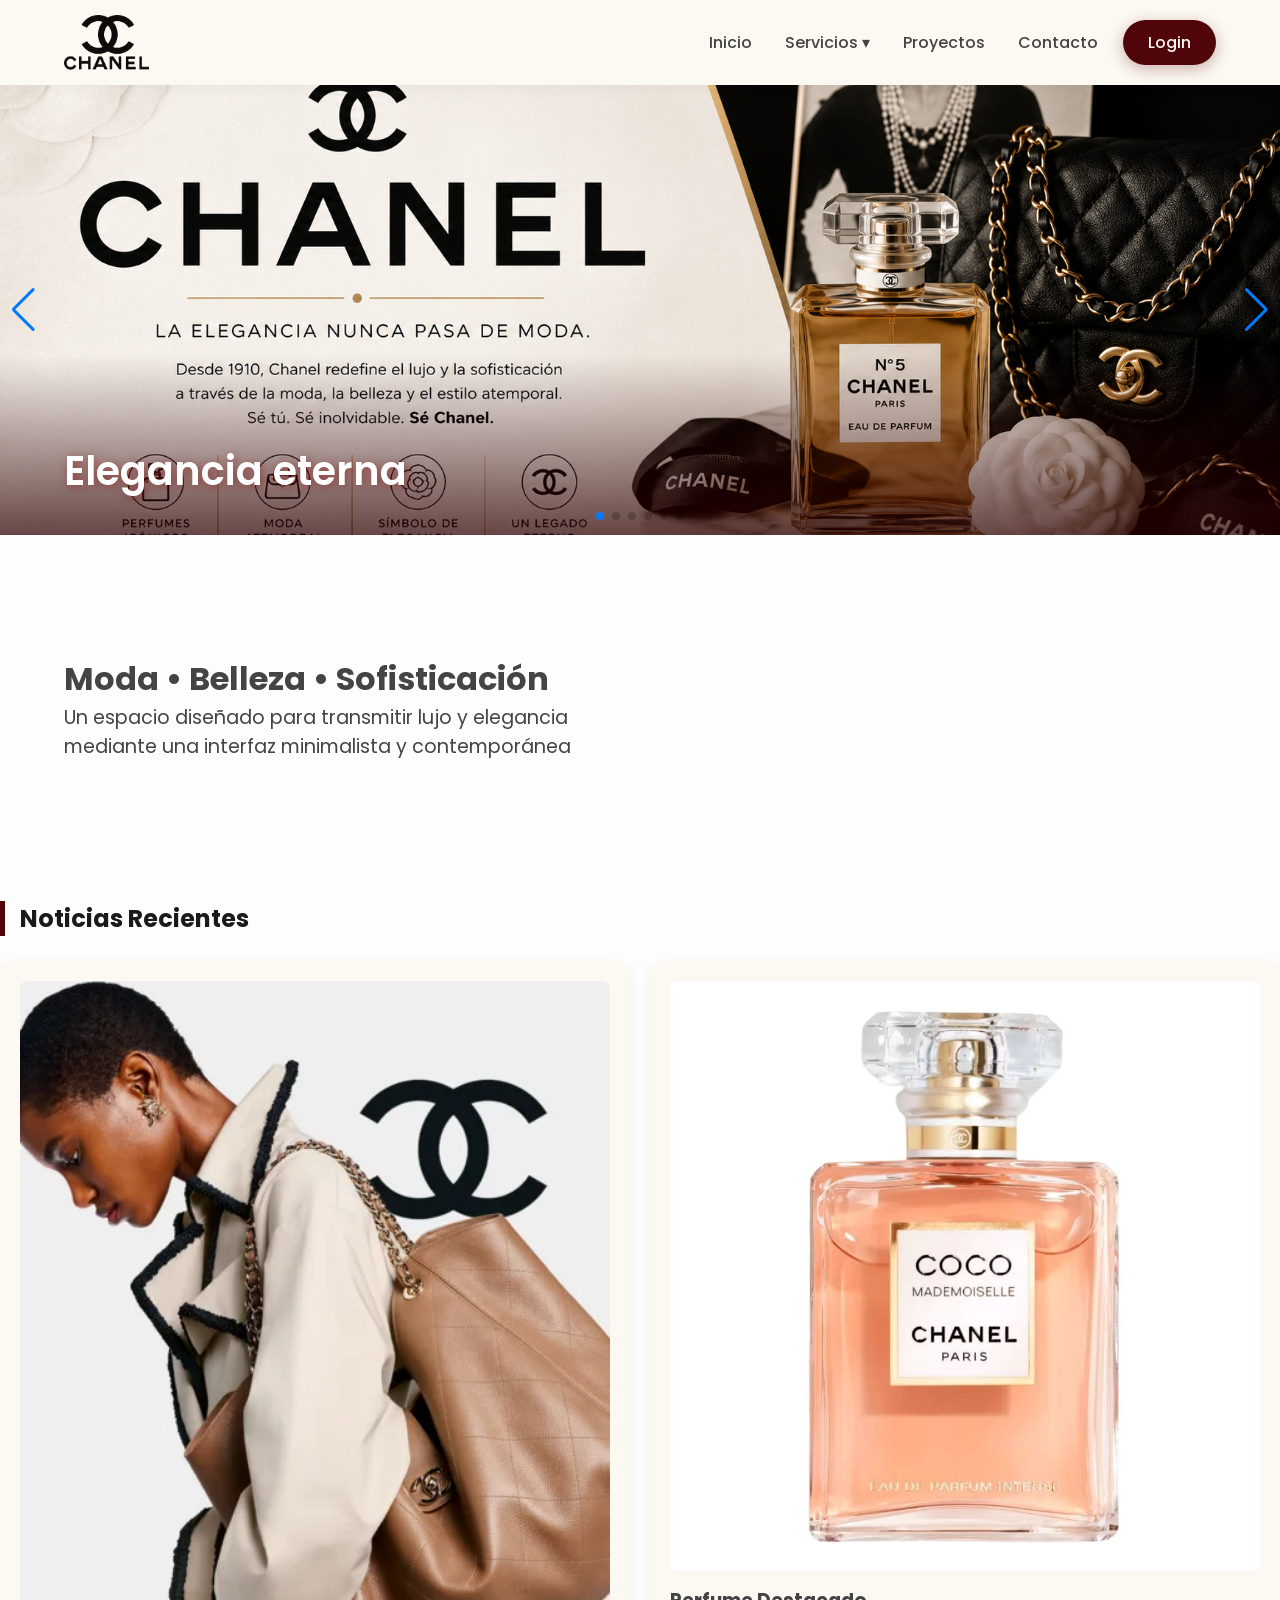
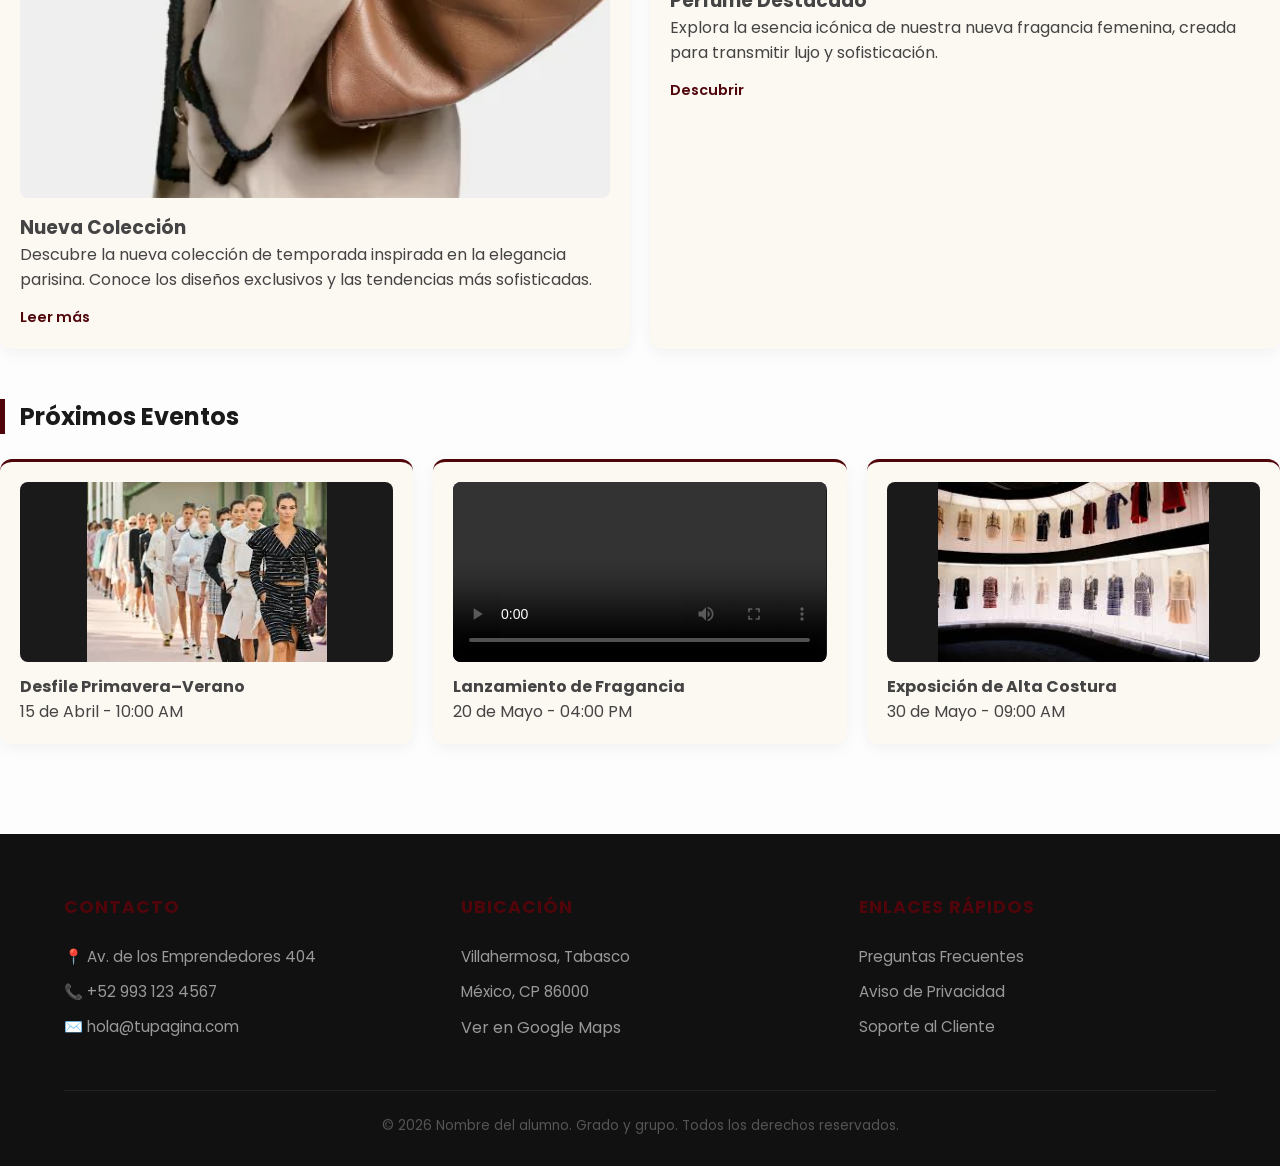
==== index.html @ dab948a9 "Add files via upload" ====
<!DOCTYPE html>
<html lang="es">
<head>
    <meta charset="UTF-8">
    <meta name="viewport" content="width=device-width, initial-scale=1.0">
    <title>Moda • Belleza • Sofisticación</title>
    <link rel="shortcut icon" href="img/icono.png" type="image/x-icon">
        <!-- Google Fonts -->
    <link href="https://fonts.googleapis.com/css2?family=Poppins:wght@300;400;600&display=swap" rel="stylesheet">
    <link rel="stylesheet" href="estilos_maquetacion.css"> 
    <link rel='stylesheet' href='https://cdn-uicons.flaticon.com/4.0.0/uicons-solid-straight/css/uicons-solid-straight.css'>
    <link rel='stylesheet' href='https://cdn-uicons.flaticon.com/4.0.0/uicons-solid-straight/css/uicons-solid-straight.css'>
    <link rel='stylesheet' href='https://cdn-uicons.flaticon.com/4.0.0/uicons-regular-straight/css/uicons-regular-straight.css'>
    <link rel='stylesheet' href='https://cdn-uicons.flaticon.com/4.0.0/uicons-solid-rounded/css/uicons-solid-rounded.css'>
    <!-- Swiper CSS -->
    <link rel="stylesheet" href="https://cdn.jsdelivr.net/npm/swiper@11/swiper-bundle.min.css" />
</head>
<body>

    <header>
        <div class="container">
            <div class="logo">
                <!-- COLOCA TU LOGO AQUÍ -->
                <a href="index.html">
                    <img src="img/icono.png"  alt="Coloca tu logo aquí">
                </a>
            </div>

            <nav>
                <ul class="nav-menu">
                    <li><a href="index.html"> <i class="fi fi-ss-entrance"></i>Inicio </a></li>
                    
                    <li class="dropdown">
                        <a href="#"><i class="fi fi-ss-user-headset"></i> Servicios ▾</a>
                        <ul class="dropdown-content">
                            <li><a href="#">Diseño Digital</a></li>
                            <li><a href="#">Páginas Web</a></li>
                            <li><a href="#">Mantenimiento y redes de cómputo</a></li>
                        </ul>
                    </li>
                   

                    <li><a href="#"> <i class="fi fi-rs-magic-wand"></i> Proyectos </a></li>
                    <li><a href="#"> <i class="fi fi-sr-phone-call"></i> Contacto </a></li>
                    <li><a href="login.html" class="btn-login">Login</a></li>
                </ul>
            </nav>
        </div>
    </header>
    <!-- Banner Principal -->
<div class="swiper mainBanner">
    <div class="swiper-wrapper">
        <!-- Slide 1 -->
        <div class="swiper-slide">
            <a href="https://www.chanel.com/mx/" class="banner-link">
                <img src="banner/1.png" alt="Oferta 1">
                <div class="banner-content">
                    <div class="text-box">
                        <h1>Elegancia eterna</h1>
                    </div>
                </div>
            </a>
        </div>

        <!-- Slide 2 -->
        <div class="swiper-slide">
            <a href="#" class="banner-link">
                <img src="banner/2.png" alt="Oferta 2">
                <div class="banner-content">
                    <div class="text-box">
                        <h1>Lujo en silencio</h1>
                    </div>
                </div>
            </a>
        </div>

        <!-- Slide 3 -->
        <div class="swiper-slide">
            <a href="#" class="banner-link">
                <img src="banner/3.png" alt="Oferta 2">
                <div class="banner-content">
                    <div class="text-box">
                        <h1>Ícono de estilo</h1>
                    </div>
                </div>
            </a>
        </div>

        <!-- Slide 4 -->
        <div class="swiper-slide">
            <a href="#" class="banner-link">
                <img src="banner/4.png" alt="Oferta 1">
                <div class="banner-content">
                    <div class="text-box">
                        <h1>Sofisticación absoluta</h1>
                    </div>
                </div>
            </a>
        </div>

        <!-- Slide 5 -->
        <div class="swiper-slide">
            <a href="#" class="banner-link">
                <img src="banner/5.png" alt="Oferta 1">
                <div class="banner-content">
                    <div class="text-box">
                        <h1>Belleza atemporal</h1>
                    </div>
                </div>
            </a>
        </div>
        <!-- Slide 6 -->
        <div class="swiper-slide">
            <a href="#" class="banner-link">
                <img src="banner/6.png" alt="Oferta 1">
                <div class="banner-content">
                    <div class="text-box">
                        <h1>Moda con esencia</h1>
                    </div>
                </div>
            </a>
        </div>

    </div>

    <!-- Controles -->
    <div class="swiper-button-next"></div>
    <div class="swiper-button-prev"></div>
    <div class="swiper-pagination"></div>
</div>

    <main class="container" style="padding: 100px 0;">
        <h1 style="font-size: 3rem; margin-bottom: 20px;"><h1>  Moda   • Belleza   • Sofisticación </h1> 
        <p style="font-size: 1.2rem; max-width: 600px;">Un espacio diseñado para transmitir lujo y elegancia mediante una interfaz minimalista y contemporánea</p>
        
        
    </main>
<section class="seccion-info">
            
            <!-- FILA DE 2 CUADROS (Noticias Destacadas) -->
            <h2 class="titulo-seccion">Noticias Recientes</h2>
            <div class="contenedor-dos">
                <div class="cuadro cuadro-grande">
                    <div class="imagen-placeholder"><img src="img/coleccion.webp" alt="coleccion"></div>
                    <h3>Nueva Colección</h3>
                    <p>Descubre la nueva colección de temporada inspirada en la elegancia parisina. Conoce los diseños exclusivos y las tendencias más sofisticadas.</p>
                    <a href="#" class="leer-mas">Leer más</a>
                </div>
                <div class="cuadro cuadro-grande">
                    <div class="imagen-placeholder"><img src="img/perfume.webp" alt="perfume"></div>
                    <h3>Perfume Destacado</h3>
                    <p>Explora la esencia icónica de nuestra nueva fragancia femenina, creada para transmitir lujo y sofisticación.</p>
                    
                    <a href="#" class="leer-mas">Descubrir</a>
                </div>
            </div>

            <!-- FILA DE 3 CUADROS (Eventos o Info Rápida) -->
            <h2 class="titulo-seccion">Próximos Eventos</h2>
            <div class="contenedor-tres">
    <!-- Cuadro con Imagen -->
    <div class="cuadro cuadro-pequeno">
        <div class="media-container">
           <img src="img/desfile.jpg" alt="desfile">
        </div>
        <h4>Desfile Primavera–Verano</h4>
        <p>15 de Abril - 10:00 AM</p>
    </div>

    <!-- Cuadro con Video -->
    <div class="cuadro cuadro-pequeno">
        <div class="media-container">
            <video controls>
                <source src="video/comercial.mp4" type="video/mp4">
                Tu navegador no soporta videos.
            </video>
        </div>
        <h4>Lanzamiento de Fragancia</h4>
        <p>20 de Mayo - 04:00 PM</p>
    </div>

    <!-- Cuadro con Info Rápida (Solo texto si quieres) -->
    <div class="cuadro cuadro-pequeno">
        <div class="media-container">
            <img src="img/exposicion.jpg" alt="Evento">
        </div>
        <h4>Exposición de Alta Costura</h4>
        <p>30 de Mayo - 09:00 AM</p>
    </div>
</div>
</section>
    <footer>
        <div class="container">
            <div class="footer-grid">
                <div class="footer-col">
                    <h4>Contacto</h4>
                    <p>📍 Av. de los Emprendedores 404</p>
                    <p>📞 +52 993 123 4567</p>
                    <p>✉️ hola@tupagina.com</p>
                </div>
                <div class="footer-col">
                    <h4>Ubicación</h4>
                    <p>Villahermosa, Tabasco</p>
                    <p>México, CP 86000</p>
                    <a href="#">Ver en Google Maps</a>
                </div>
                <div class="footer-col">
                    <h4>Enlaces Rápidos</h4>
                    <ul>
                        <li><a href="#">Preguntas Frecuentes</a></li>
                        <li><a href="#">Aviso de Privacidad</a></li>
                        <li><a href="#">Soporte al Cliente</a></li>
                    </ul>
                </div>
            </div>
            <div class="footer-bottom">
                &copy; 2026 Nombre del alumno. Grado y grupo. Todos los derechos reservados.
            </div>
        </div>
    </footer>
<script src="https://cdn.jsdelivr.net/npm/swiper@11/swiper-bundle.min.js"></script>
<script src="banner.js"></script>
</body>
</html>
---- estilos_maquetacion.css ----
/* --- 1. VARIABLES --- */
:root {
    --color-primario: #50050b; /* Color principal (azul) */
    --color-oscuro: #1a1a1a; /* Color oscuro para textos fuertes */
    --color-texto: #444; /* Color general del texto */
    --blanco: #fcf8f2; /* Color blanco */
    --sombra: 0 10px 30px rgba(0,0,0,0.1); /* Sombra suave */
    --transicion: all 0.4s cubic-bezier(0.165, 0.84, 0.44, 1); /* Animación suave */
}

/* Reset básico para quitar márgenes por defecto */
* {
    margin: 0;
    padding: 0;
    box-sizing: border-box; /* Evita que el padding rompa tamaños */
}

/* Configuración general del body */
body {
    font-family: 'Poppins', sans-serif; /* Fuente */
    background-color: #fdfdfd; /* Fondo claro */
    color: var(--color-texto); /* Color del texto */
    display: flex;
    flex-direction: column;
    min-height: 100vh; /* Para que el footer quede abajo */
}

/* Contenedor centrado */
.container {
    width: 90%;
    max-width: 1200px; /* Ancho máximo */
    margin: 0 auto; /* Centrar */
}

/* --- 2. HEADER Y LOGO --- */
header {
    background: var(--blanco); /* Fondo blanco */
    padding: 15px 0;
    box-shadow: 0 2px 15px rgba(0,0,0,0.05); /* Sombra ligera */
    position: sticky; /* Se queda fijo arriba */
    top: 0;
    z-index: 1000; /* Siempre encima */
}

/* Alinea logo y menú */
header .container {
    display: flex;
    justify-content: space-between;
    align-items: center;
}

/* CONFIGURACIÓN DEL LOGO */
.logo img {
    height: 55px; /* Tamaño del logo */
    width: auto;
    display: block;
}

/* --- 3. NAVEGACIÓN Y MENÚ --- */
.nav-menu {
    display: flex; /* Menú en fila */
    list-style: none; /* Quita viñetas */
    align-items: center;
}

/* Separación entre opciones */
.nav-menu > li {
    margin-left: 25px;
    position: relative; /* Necesario para submenú */
}

/* Estilo de enlaces */
.nav-menu a {
    text-decoration: none;
    color: var(--color-oscuro);
    font-weight: 500;
    padding: 10px 0;
    transition: var(--transicion);
    display: block;

    /* Permite alinear iconos con texto */
    display: inline-flex; 
    align-items: center; 
    gap: 8px; 
    text-decoration: none; 
    color: inherit;
}

/* Línea animada debajo del menú */
.nav-menu > li > a::after {
    content: '';
    position: absolute;
    width: 0; /* Empieza invisible */
    height: 2px;
    bottom: 0;
    left: 0;
    background-color: var(--color-primario);
    transition: var(--transicion);
}

/* Cuando pasas el mouse aparece la línea */
.nav-menu > li:hover > a::after {
    width: 100%;
}

/* Cambio de color al pasar el mouse */
.nav-menu a:hover {
    color: var(--color-primario);
}

/* --- 4. SUBMENÚ DESPLEGABLE --- */
.dropdown-content {
    position: absolute;
    top: 120%; /* Debajo del menú */
    left: -20px;
    background: var(--blanco);
    min-width: 220px;
    padding: 15px 0;
    list-style: none;
    border-radius: 12px; /* Bordes redondeados */
    box-shadow: var(--sombra);

    /* Oculto por defecto */
    opacity: 0;
    visibility: hidden;
    transform: translateY(20px); /* Baja un poco */
    transition: var(--transicion);
}

/* Mostrar el submenú al pasar el mouse */
.dropdown:hover .dropdown-content {
    opacity: 1;
    visibility: visible;
    transform: translateY(0);
}

/* Estilo de opciones del submenú */
.dropdown-content li a {
    padding: 12px 25px;
    font-size: 0.9rem;
    color: var(--color-texto);
    font-weight: 400;
}

/* Hover en submenú */
.dropdown-content li a:hover {
    background-color: #f8faff;
    color: var(--color-primario);
    padding-left: 30px; /* Se mueve a la derecha */
}

/* Botón Login resaltado */
.btn-login {
    background-color: var(--color-primario);
    color: var(--blanco) !important;
    padding: 10px 25px !important;
    border-radius: 50px; /* Forma redonda */
    box-shadow: 0 4px 15px rgba(92, 9, 9, 0.3);
}

/* Efecto hover del botón */
.btn-login:hover {
    transform: translateY(-2px); /* Se levanta */
    box-shadow: 0 6px 20px rgba(139, 27, 27, 0.4);
}

/* --- 5. RESPONSIVE --- */
@media (max-width: 850px) {

    /* Header en columna */
    header .container {
        flex-direction: column;
        gap: 20px;
    }

    /* Menú se adapta */
    .nav-menu {
        flex-wrap: wrap;
        justify-content: center;
    }

    .nav-menu li {
        margin: 5px 15px;
    }

    /* Submenú en móvil */
    .dropdown-content {
        position: static; /* Ya no flotante */
        box-shadow: none;
        opacity: 1;
        visibility: visible;
        transform: none;
        display: none; /* Oculto */
        background: #f1f1f1;
    }

    /* Mostrar al hacer hover */
    .dropdown:hover .dropdown-content {
        display: block;
    }
}

/* --- 6. FOOTER 3 COLUMNAS --- */
footer {
    background: #111;
    color: #fff;
    padding: 60px 0 30px;
    margin-top: auto; /* Empuja el footer abajo */
}

/* Grid para dividir en columnas */
.footer-grid {
    display: grid;
    grid-template-columns: repeat(auto-fit, minmax(250px, 1fr)); /* Responsive */
    gap: 40px;
    margin-bottom: 40px;
}

/* Títulos del footer */
.footer-col h4 {
    color: var(--color-primario);
    margin-bottom: 25px;
    font-size: 1.1rem;
    text-transform: uppercase;
    letter-spacing: 1px;
}

/* Texto del footer */
.footer-col p, .footer-col li {
    color: #999;
    font-size: 0.95rem;
    margin-bottom: 12px;
}

/* Quita viñetas */
.footer-col ul { 
    list-style: none; 
}

/* Enlaces del footer */
.footer-col a {
    color: #999;
    text-decoration: none;
    transition: var(--transicion);
}

/* Hover enlaces */
.footer-col a:hover {
    color: var(--blanco);
}

/* Parte inferior del footer */
.footer-bottom {
    text-align: center;
    border-top: 1px solid #222;
    padding-top: 25px;
    color: #555;
    font-size: 0.85rem;
}
  /* ESTILOS CSS PARA ESTA SECCIÓN (Agrégalos a tu bloque <style>) */

    .seccion-info {
        padding: 40px 0;
    }

    .titulo-seccion {
        margin-bottom: 25px;
        color: var(--color-oscuro);
        border-left: 5px solid var(--color-primario);
        padding-left: 15px;
    }

    /* Contenedores Flexbox */
    .contenedor-dos, .contenedor-tres {
        display: flex;
        gap: 20px;
        flex-wrap: wrap; /* Para que sea responsivo */
        margin-bottom: 50px;
    }

    /* Estilo base de los cuadros */
    .cuadro {
        background: var(--blanco);
        border-radius: 12px;
        padding: 20px;
        box-shadow: 0 4px 15px rgba(0,0,0,0.05);
        transition: transform 0.3s ease;
    }

    .cuadro:hover {
        transform: translateY(-5px);
    }

    /* Tamaños específicos */
    .cuadro-grande {
        flex: 1 1 calc(50% - 20px); /* 2 cuadros por fila */
        min-width: 300px;
    }

    .cuadro-pequeno {
        flex: 1 1 calc(33.33% - 20px); /* 3 cuadros por fila */
        min-width: 250px;
        border-top: 3px solid var(--color-primario);
        align-items: center;
    }
.imagen-placeholder {
    width: 100%;
    height: auto;       /* Ya no obligamos a que mida 200px */
    overflow: hidden;
    border-radius: 8px;
    margin-bottom: 15px;
}

.imagen-placeholder img {
    width: 100%;        /* Ocupa todo el ancho disponible */
    height: auto;       /* Mantiene su proporción natural */
    display: block;
}
  
    /* Elementos internos 
    .imagen-placeholder {
        background: #eee;
        height: 150px;
        display: flex;
        align-items: center;
        justify-content: center;
        border-radius: 8px;
        margin-bottom: 15px;
        color: #888;
    }*/

    .leer-mas {
        display: inline-block;
        margin-top: 15px;
        color: var(--color-primario);
        text-decoration: none;
        font-weight: 600;
        font-size: 0.9rem;
    }
    /* Contenedor universal para fotos y videos */
.media-container {
    width: 100%;
    height: 180px;         /* Altura fija para que los 3 cuadros estén parejos */
    background-color: #1a1a1a; /* Fondo oscuro para resaltar el contenido */
    display: flex;
    align-items: center;
    justify-content: center;
    border-radius: 8px;
    margin-bottom: 12px;
    overflow: hidden;
}

/* Ajuste para que se vea TODO (Imagen) */
.media-container img {
    max-width: 100%;
    max-height: 100%;
    object-fit: contain;   /* ESTA ES LA CLAVE: No corta nada */
}

/* Ajuste para que se vea TODO (Video) */
.media-container video {
    width: 100%;
    height: 100%;
    object-fit: contain;   /* ESTA ES LA CLAVE: Muestra el video completo */
    outline: none;
}
    /*swiper*/
/* --- ESTILOS DEL BANNER --- */
.mainBanner {
    width: 100%;
    height: 450px; /* Altura ideal tipo e-commerce */
    position: relative;
}

.mainBanner .swiper-slide {
    position: relative;
    overflow: hidden;
}

.mainBanner img {
    width: 100%;
    height: 100%;
    object-fit: cover; /* Ajuste perfecto de la imagen */
    object-position: center;
}

/* Capa de contenido sobre la imagen */
.banner-content {
    position: absolute;
    top: 0;
    left: 0;
    width: 100%;
    height: 100%;
    display: flex;
    align-items: center; /* Centrado vertical */
    padding-left: 10%; /* Alineado a la izquierda como ML */
    background: linear-gradient(to right, rgba(92, 0, 0, 0.4), transparent); /* Degradado para legibilidad */
}

.text-box {
    color: rgb(255, 255, 255);
    max-width: 500px;
}

.text-box span {
    font-size: 0.9rem;
    font-weight: 600;
    letter-spacing: 2px;
    color: var(--color-primario);
}

.text-box h1 {
    font-size: 3rem;
    margin: 10px 0 20px;
    line-height: 1.1;
}

.btn-comprar {
    padding: 12px 30px;
    background: var(--color-primario);
    border: none;
    color: rgb(31, 0, 0);
    font-weight: 600;
    border-radius: 5px;
    cursor: pointer;
    transition: transform 0.3s;
}

.btn-comprar:hover {
    transform: scale(1.05);
}

/* --- RESPONSIVE --- */
@media (max-width: 768px) {
    .mainBanner { height: 300px; }
    .text-box h1 { font-size: 1.8rem; }
    .banner-content { padding-left: 5%; }
}
/* --- ESTILOS DEL BANNER --- */
.mainBanner {
    width: 100%;
    height: 450px;
    position: relative;
}

/* Hace que todo el slide sea clickable */
.banner-link {
    text-decoration: none;
    display: block;
    width: 100%;
    height: 100%;
    position: relative;
}

.mainBanner .swiper-slide {
    position: relative;
    overflow: hidden;
}

.mainBanner img {
    width: 100%;
    height: 100%;
    object-fit: cover;
    object-position: center;
    transition: transform 0.5s ease; /* Efecto zoom opcional */
}

/* Zoom suave al pasar el mouse por el banner */
.banner-link:hover img {
    transform: scale(1.05);
}

/* Capa de contenido: Alineada ABAJO a la IZQUIERDA */
.banner-content {
    position: absolute;
    top: 0;
    left: 0;
    width: 100%;
    height: 100%;
    display: flex;
    align-items: flex-end; /* Mueve el texto al fondo */
    justify-content: flex-start; /* Mueve el texto a la izquierda */
    padding: 40px 5%; /* Espacio desde los bordes */
    /* Degradado oscuro desde abajo para que el texto blanco se lea perfecto */
    background: linear-gradient(to top, rgba(43, 0, 0, 0.7) 0%, transparent 40%);
    box-sizing: border-box;
}

.text-box {
    color: white;
    max-width: 80%;
}

.text-box h1 {
    font-size: 2.5rem;
    margin: 0;
    line-height: 1.2;
    font-weight: 600;
    /* Sombra de apoyo */
    text-shadow: 2px 2px 10px rgba(133, 0, 0, 0.5);
}

/* --- RESPONSIVE --- */
@media (max-width: 768px) {
    .mainBanner { height: 300px; }
    .text-box h1 { font-size: 1.5rem; }
    .banner-content { padding: 20px 5%; }
}
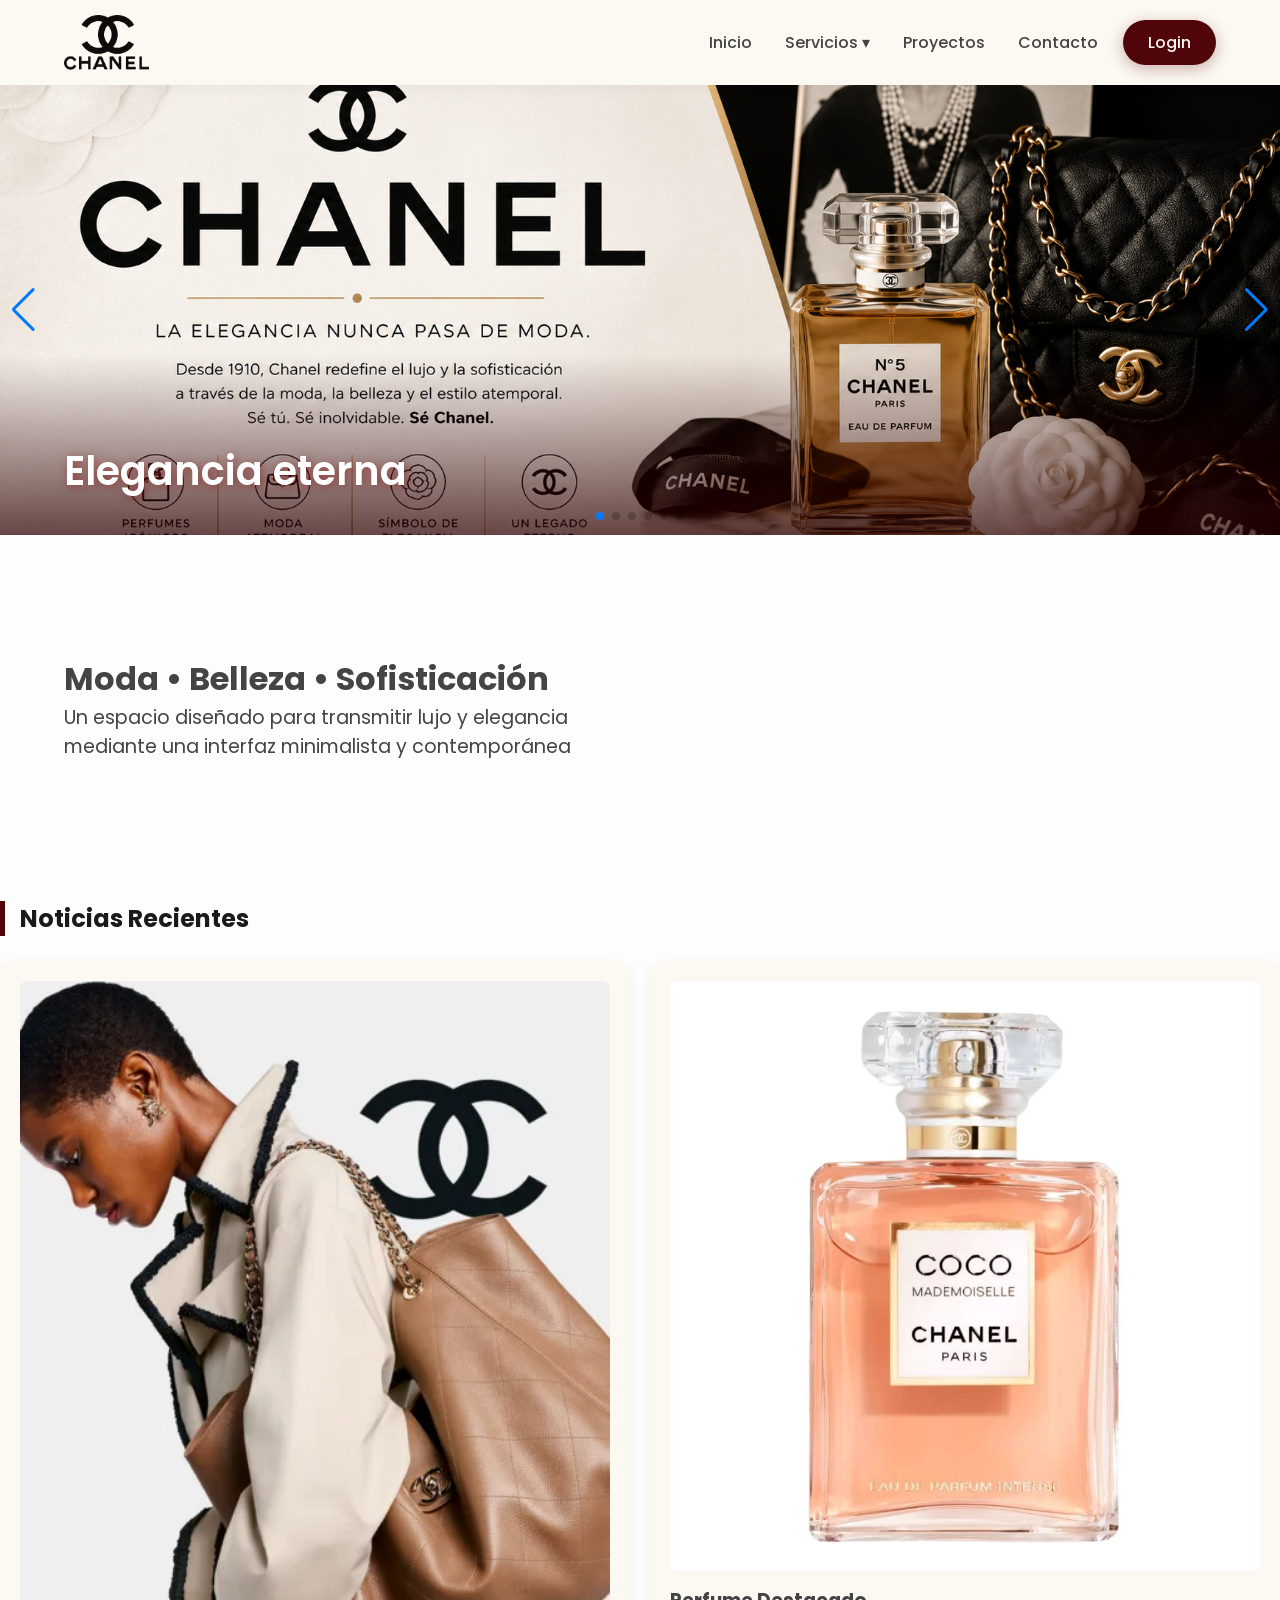
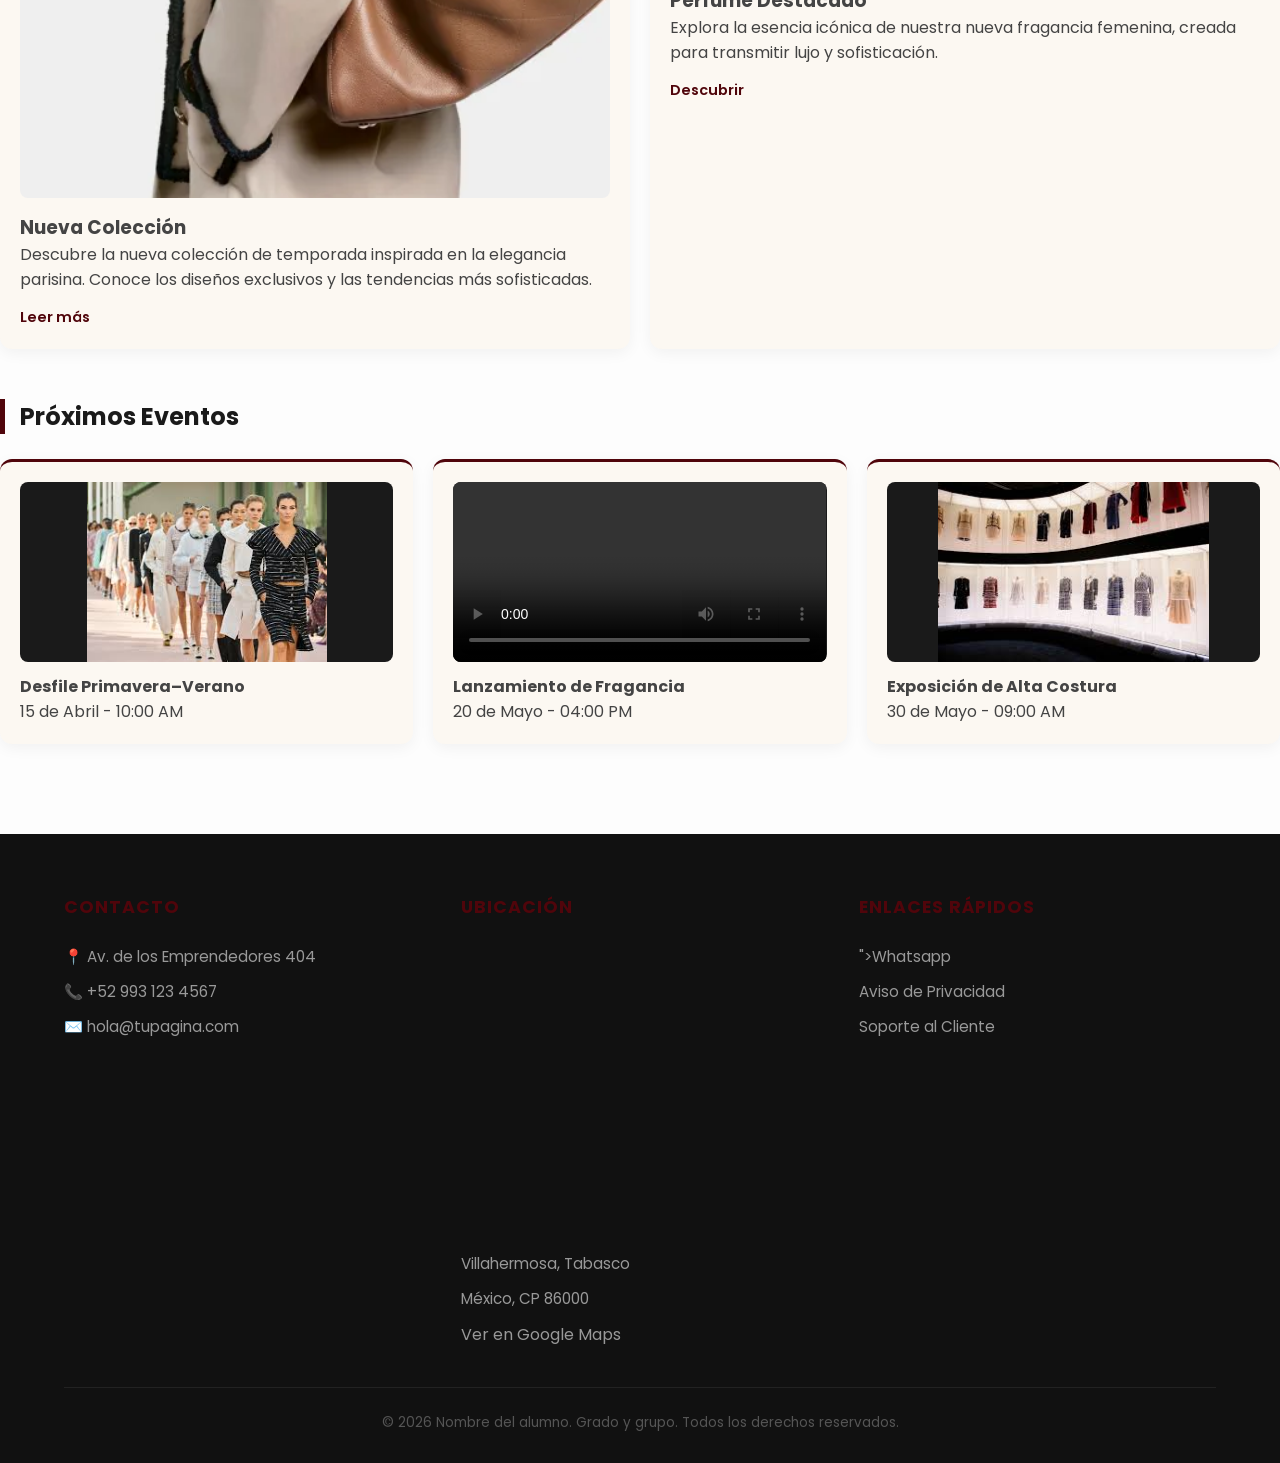
==== commit 03e05e4f: "Cambio 3a" ====
--- a/index.html
+++ b/index.html
@@ -200,6 +200,7 @@
                 </div>
                 <div class="footer-col">
                     <h4>Ubicación</h4>
+                    <iframe src="https://www.google.com/maps/embed?pb=!1m18!1m12!1m3!1d484603.7287037414!2d-93.5367626605499!3d18.39436980382372!2m3!1f0!2f0!3f0!3m2!1i1024!2i768!4f13.1!3m3!1m2!1s0x85edd745f2256fad%3A0x2526a991273bbe09!2sChanel!5e0!3m2!1ses!2smx!4v1779738173630!5m2!1ses!2smx" width="400" height="300" style="border:0;" allowfullscreen="" loading="lazy" referrerpolicy="no-referrer-when-downgrade"></iframe>
                     <p>Villahermosa, Tabasco</p>
                     <p>México, CP 86000</p>
                     <a href="#">Ver en Google Maps</a>
@@ -207,7 +208,7 @@
                 <div class="footer-col">
                     <h4>Enlaces Rápidos</h4>
                     <ul>
-                        <li><a href="#">Preguntas Frecuentes</a></li>
+                        <li><a href="https://wa.me/5219331326871?text=Hola,%20me%20gustaría%20recibir%20información%20sobre%20sus%20productos%20Chanel." target="_blank"></a> </a>">Whatsapp</a></li> <i class="fi fi-brands-whatsapp"></i> 
                         <li><a href="#">Aviso de Privacidad</a></li>
                         <li><a href="#">Soporte al Cliente</a></li>
                     </ul>
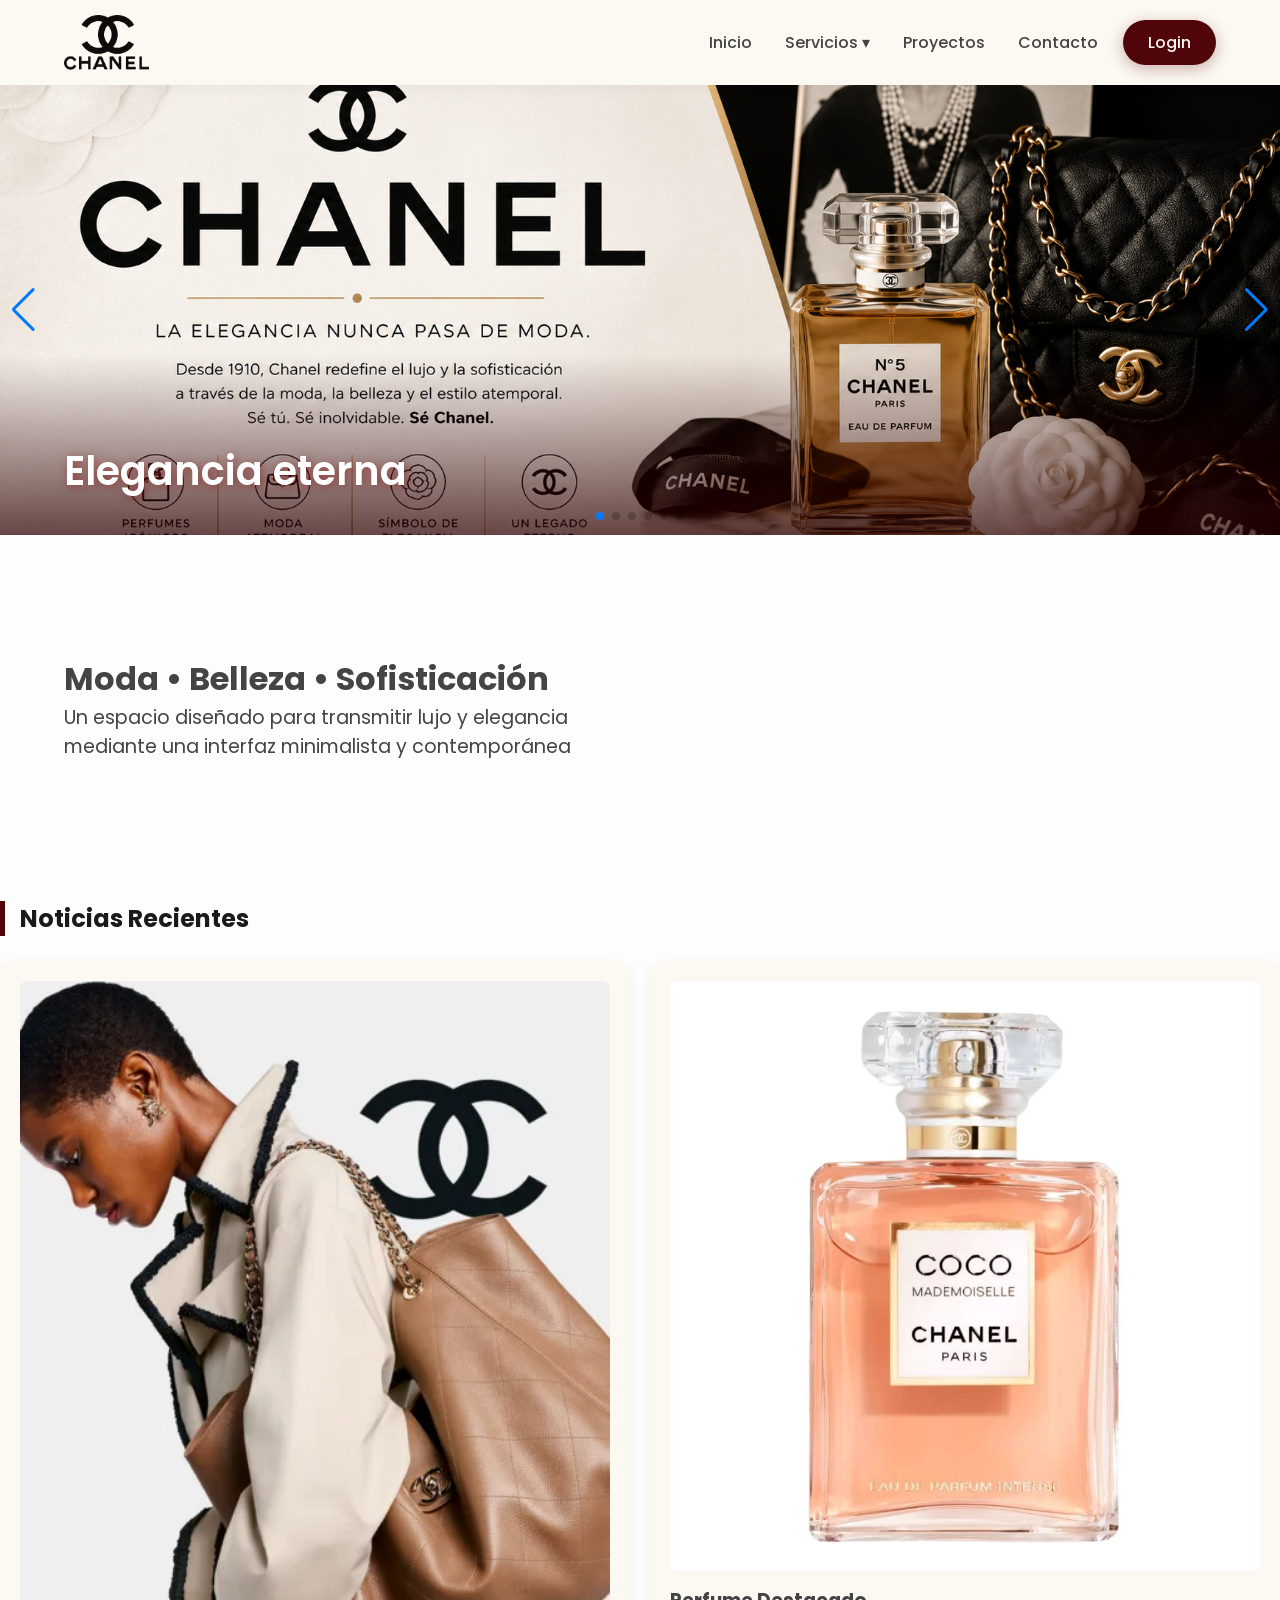
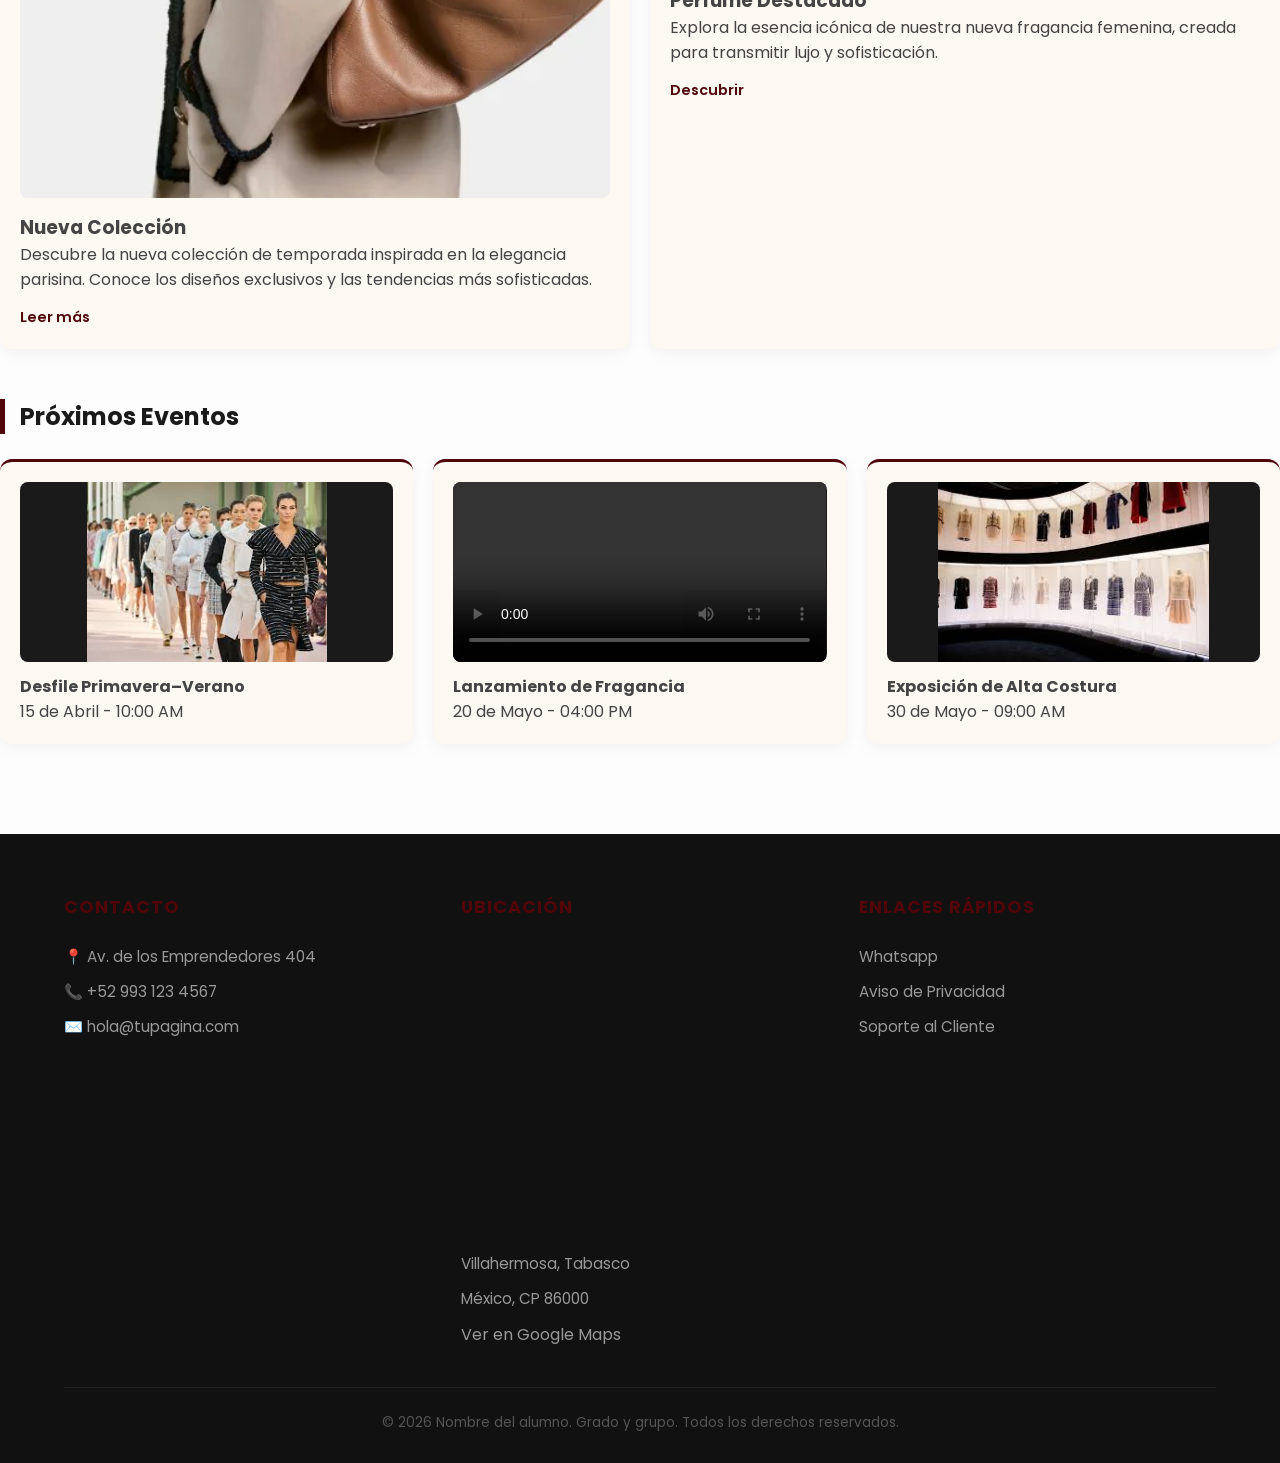
==== commit 25c884a9: "cambiosss" ====
--- a/index.html
+++ b/index.html
@@ -208,7 +208,7 @@
                 <div class="footer-col">
                     <h4>Enlaces Rápidos</h4>
                     <ul>
-                        <li><a href="https://wa.me/5219331326871?text=Hola,%20me%20gustaría%20recibir%20información%20sobre%20sus%20productos%20Chanel." target="_blank"></a> </a>">Whatsapp</a></li> <i class="fi fi-brands-whatsapp"></i> 
+                        <li><a href="https://wa.me/5219331326871?text=Hola,%20me%20gustaría%20recibir%20información%20sobre%20sus%20productos%20Chanel." target="_blank"> <i class="fi fi-brands-whatsapp"></i> Whatsapp</a></li> 
                         <li><a href="#">Aviso de Privacidad</a></li>
                         <li><a href="#">Soporte al Cliente</a></li>
                     </ul>
